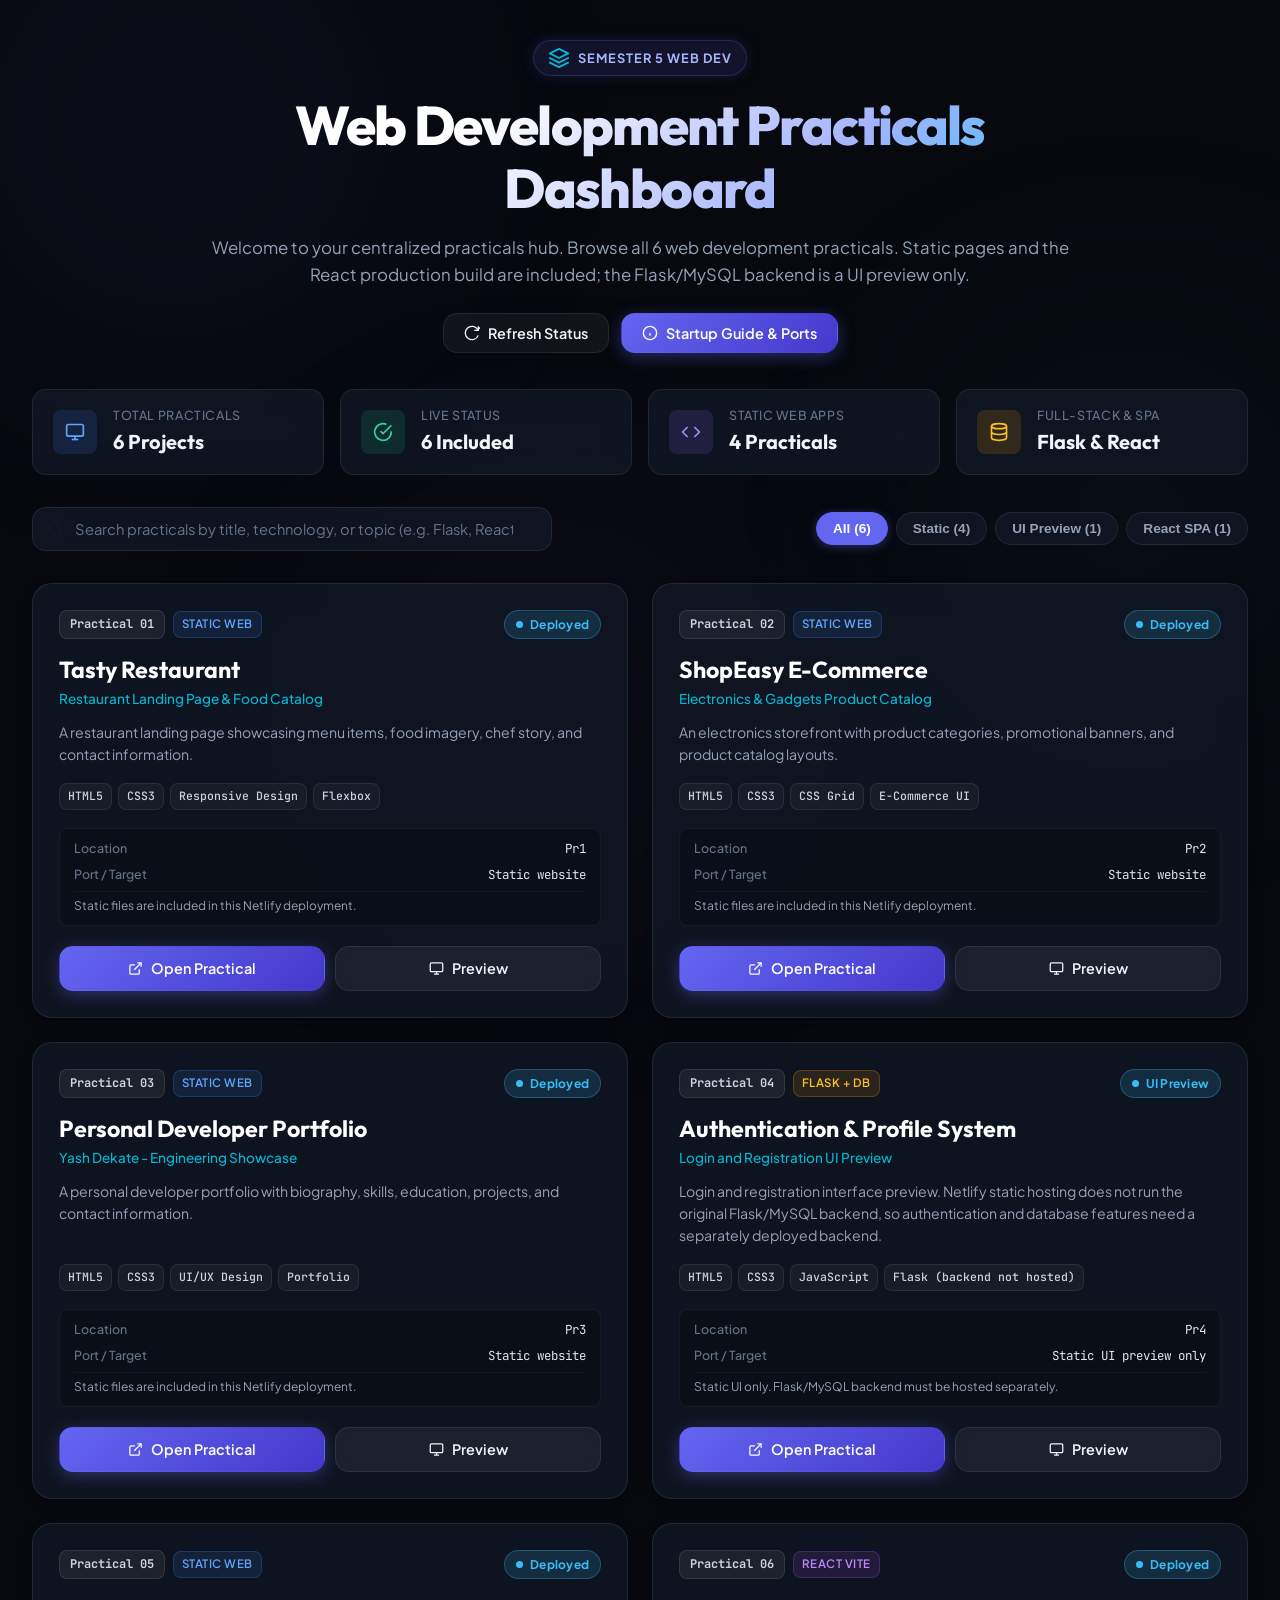
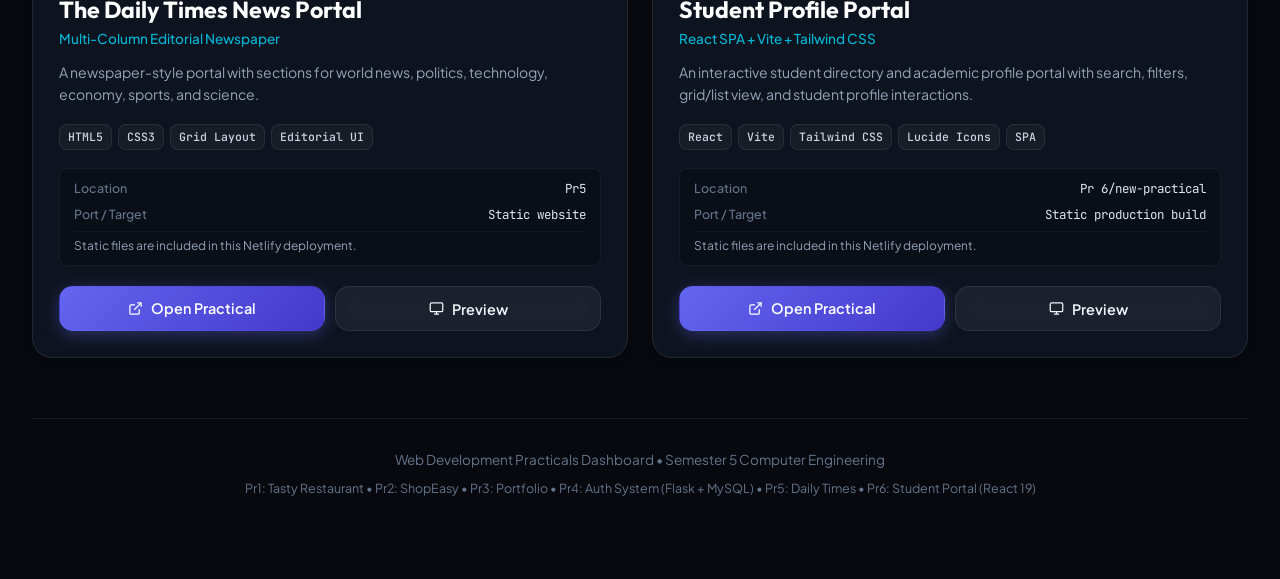
==== Frontend/index.html @ 7a60841f "Initial Commit" ====
<!DOCTYPE html>
<html lang="en">
<head>
  <meta charset="UTF-8">
  <meta name="viewport" content="width=device-width, initial-scale=1.0">
  <title>Web Development Practicals Dashboard</title>
  <link rel="preconnect" href="https://fonts.googleapis.com">
  <link rel="preconnect" href="https://fonts.gstatic.com" crossorigin>
  <link href="https://fonts.googleapis.com/css2?family=Outfit:wght@300;400;500;600;700;800&family=Plus+Jakarta+Sans:wght@400;500;600;700&family=JetBrains+Mono:wght@400;500&display=swap" rel="stylesheet">
  <link rel="stylesheet" href="styles.css">
</head>
<body>
  <!-- Ambient background glow elements -->
  <div class="glow-bg glow-1"></div>
  <div class="glow-bg glow-2"></div>
  <div class="glow-bg glow-3"></div>

  <div class="app-container">
    <!-- Top Header -->
    <header class="dashboard-header">
      <div class="header-content">
        <div class="brand-badge">
          <div class="brand-icon">
            <svg width="22" height="22" viewBox="0 0 24 24" fill="none" stroke="currentColor" stroke-width="2" stroke-linecap="round" stroke-linejoin="round">
              <polygon points="12 2 2 7 12 12 22 7 12 2"></polygon>
              <polyline points="2 17 12 22 22 17"></polyline>
              <polyline points="2 12 12 17 22 12"></polyline>
            </svg>
          </div>
          <span class="brand-tag">Semester 5 Web Dev</span>
        </div>

        <h1 class="dashboard-title">Web Development Practicals Dashboard</h1>
        <p class="dashboard-subtitle">
          Welcome to your centralized practicals hub. Browse all 6 web development practicals. Static pages and the React production build are included; the Flask/MySQL backend is a UI preview only.
        </p>

        <div class="header-actions">
          <button id="refreshBtn" class="btn btn-secondary">
            <svg class="spin-icon" width="16" height="16" viewBox="0 0 24 24" fill="none" stroke="currentColor" stroke-width="2">
              <path d="M21.5 2v6h-6M21.34 15.57a10 10 0 1 1-.57-8.38l5.67-5.67"/>
            </svg>
            <span>Refresh Status</span>
          </button>
          
          <button id="guideBtn" class="btn btn-primary">
            <svg width="16" height="16" viewBox="0 0 24 24" fill="none" stroke="currentColor" stroke-width="2">
              <circle cx="12" cy="12" r="10"></circle>
              <line x1="12" y1="16" x2="12" y2="12"></line>
              <line x1="12" y1="8" x2="12.01" y2="8"></line>
            </svg>
            <span>Startup Guide & Ports</span>
          </button>
        </div>
      </div>
    </header>

    <!-- Metrics Bar -->
    <section class="metrics-bar">
      <div class="metric-card">
        <div class="metric-icon blue">
          <svg width="20" height="20" viewBox="0 0 24 24" fill="none" stroke="currentColor" stroke-width="2">
            <rect x="2" y="3" width="20" height="14" rx="2" ry="2"></rect>
            <line x1="8" y1="21" x2="16" y2="21"></line>
            <line x1="12" y1="17" x2="12" y2="21"></line>
          </svg>
        </div>
        <div class="metric-data">
          <span class="metric-label">Total Practicals</span>
          <span class="metric-value">6 Projects</span>
        </div>
      </div>

      <div class="metric-card">
        <div class="metric-icon green">
          <svg width="20" height="20" viewBox="0 0 24 24" fill="none" stroke="currentColor" stroke-width="2">
            <path d="M22 11.08V12a10 10 0 1 1-5.93-9.14"></path>
            <polyline points="22 4 12 14.01 9 11.01"></polyline>
          </svg>
        </div>
        <div class="metric-data">
          <span class="metric-label">Live Status</span>
          <span class="metric-value" id="activeServicesCount">6 Included</span>
        </div>
      </div>

      <div class="metric-card">
        <div class="metric-icon purple">
          <svg width="20" height="20" viewBox="0 0 24 24" fill="none" stroke="currentColor" stroke-width="2">
            <polyline points="16 18 22 12 16 6"></polyline>
            <polyline points="8 6 2 12 8 18"></polyline>
          </svg>
        </div>
        <div class="metric-data">
          <span class="metric-label">Static Web Apps</span>
          <span class="metric-value">4 Practicals</span>
        </div>
      </div>

      <div class="metric-card">
        <div class="metric-icon orange">
          <svg width="20" height="20" viewBox="0 0 24 24" fill="none" stroke="currentColor" stroke-width="2">
            <ellipse cx="12" cy="5" rx="9" ry="3"></ellipse>
            <path d="M21 12c0 1.66-4 3-9 3s-9-1.34-9-3"></path>
            <path d="M3 5v14c0 1.66 4 3 9 3s9-1.34 9-3V5"></path>
          </svg>
        </div>
        <div class="metric-data">
          <span class="metric-label">Full-Stack & SPA</span>
          <span class="metric-value">Flask & React</span>
        </div>
      </div>
    </section>

    <!-- Filter & Search Toolbar -->
    <section class="toolbar">
      <div class="search-wrapper">
        <svg class="search-icon" width="18" height="18" viewBox="0 0 24 24" fill="none" stroke="currentColor" stroke-width="2">
          <circle cx="11" cy="11" r="8"></circle>
          <line x1="21" y1="21" x2="16.65" y2="16.65"></line>
        </svg>
        <input type="text" id="searchInput" placeholder="Search practicals by title, technology, or topic (e.g. Flask, React, Menu, E-Commerce)...">
        <button id="clearSearch" class="clear-btn" style="display: none;">&times;</button>
      </div>

      <div class="filter-pills">
        <button class="filter-pill active" data-filter="all">All (6)</button>
        <button class="filter-pill" data-filter="static">Static (4)</button>
        <button class="filter-pill" data-filter="fullstack">UI Preview (1)</button>
        <button class="filter-pill" data-filter="vite">React SPA (1)</button>
      </div>
    </section>

    <!-- Cards Grid -->
    <main class="cards-grid" id="practicalsContainer">
      <!-- Injected via app.js -->
      <div class="loading-state">
        <div class="spinner"></div>
        <p>Inspecting practical services and configurations...</p>
      </div>
    </main>

    <!-- Footer -->
    <footer class="dashboard-footer">
      <p>Web Development Practicals Dashboard • Semester 5 Computer Engineering</p>
      <div class="footer-links">
        <span>Pr1: Tasty Restaurant</span> • 
        <span>Pr2: ShopEasy</span> • 
        <span>Pr3: Portfolio</span> • 
        <span>Pr4: Auth System (Flask + MySQL)</span> • 
        <span>Pr5: Daily Times</span> • 
        <span>Pr6: Student Portal (React 19)</span>
      </div>
    </footer>
  </div>

  <!-- Interactive Modal Viewer (Embedded In-Dashboard Experience) -->
  <div id="viewerModal" class="modal-overlay" style="display: none;">
    <div class="modal-container">
      <div class="modal-header">
        <div class="modal-title-group">
          <span class="modal-badge" id="modalBadge">Practical</span>
          <h3 id="modalTitle">Practical Viewer</h3>
          <span class="modal-url" id="modalUrlText"></span>
        </div>

        <div class="modal-controls">
          <button id="modalReloadBtn" class="control-btn" title="Reload Frame">
            <svg width="15" height="15" viewBox="0 0 24 24" fill="none" stroke="currentColor" stroke-width="2">
              <path d="M21.5 2v6h-6M21.34 15.57a10 10 0 1 1-.57-8.38l5.67-5.67"/>
            </svg>
          </button>
          <a id="modalExternalLink" href="#" target="_blank" class="control-btn" title="Open in New Tab">
            <svg width="15" height="15" viewBox="0 0 24 24" fill="none" stroke="currentColor" stroke-width="2">
              <path d="M18 13v6a2 2 0 0 1-2 2H5a2 2 0 0 1-2-2V8a2 2 0 0 1 2-2h6"></path>
              <polyline points="15 3 21 3 21 9"></polyline>
              <line x1="10" y1="14" x2="21" y2="3"></line>
            </svg>
          </a>
          <button id="modalCloseBtn" class="control-btn close" title="Close Viewer">&times;</button>
        </div>
      </div>
      <div class="modal-body">
        <iframe id="viewerFrame" src="" frameborder="0"></iframe>
      </div>
    </div>
  </div>

  <!-- Startup Guide & Troubleshooting Drawer -->
  <div id="guideDrawer" class="drawer-overlay" style="display: none;">
    <div class="drawer-container">
      <div class="drawer-header">
        <h3>Startup Instructions & Configuration</h3>
        <button id="closeDrawerBtn" class="close-btn">&times;</button>
      </div>
      <div class="drawer-content">
        <div class="guide-intro">
          <p>This dashboard coordinates all 6 practicals. Standalone static web applications run directly through the dashboard server. Backend and SPA services run on their dedicated ports.</p>
        </div>

        <div class="guide-section">
          <h4>Architecture & Port Summary</h4>
          <table class="guide-table">
            <thead>
              <tr>
                <th>Practical</th>
                <th>Type</th>
                <th>Port / URL</th>
                <th>Command</th>
              </tr>
            </thead>
            <tbody>
              <tr>
                <td><strong>Pr 1: Tasty Restaurant</strong></td>
                <td>Static HTML/CSS</td>
                <td>Port 3000 (Internal)</td>
                <td><code>Served automatically</code></td>
              </tr>
              <tr>
                <td><strong>Pr 2: ShopEasy Catalog</strong></td>
                <td>Static HTML/CSS</td>
                <td>Port 3000 (Internal)</td>
                <td><code>Served automatically</code></td>
              </tr>
              <tr>
                <td><strong>Pr 3: Yash Dekate Portfolio</strong></td>
                <td>Static HTML/CSS</td>
                <td>Port 3000 (Internal)</td>
                <td><code>Served automatically</code></td>
              </tr>
              <tr>
                <td><strong>Pr 4: Auth & Profile</strong></td>
                <td>Flask + MySQL</td>
                <td>Port 5000 & 3306</td>
                <td><code>python app.py</code> in Pr4</td>
              </tr>
              <tr>
                <td><strong>Pr 5: The Daily Times</strong></td>
                <td>Static HTML/CSS</td>
                <td>Port 3000 (Internal)</td>
                <td><code>Served automatically</code></td>
              </tr>
              <tr>
                <td><strong>Pr 6: Student Portal</strong></td>
                <td>React 19 + Vite</td>
                <td>Port 5173</td>
                <td><code>npm run dev</code> in Pr 6/new-practical</td>
              </tr>
            </tbody>
          </table>
        </div>

        <div class="guide-section">
          <h4>Practical 4: Flask & MySQL Database Setup</h4>
          <p>Practical 4 requires Python 3 with Flask, bcrypt, and a running MySQL instance:</p>
          <div class="code-block">
            <span class="comment"># Database Environment Configuration (defaults from app.py)</span>
            <div>DB_HOST: localhost</div>
            <div>DB_PORT: 3306</div>
            <div>DB_USER: personal</div>
            <div>DB_PASSWORD: MyNewPassword123!</div>
            <div>DB_NAME: authentication_db</div>
          </div>
          <p>To start Flask manually from terminal:</p>
          <div class="code-block">
            <code>cd "d:\TSD_5th\dashboard\Pr4"</code><br>
            <code>python app.py</code>
          </div>
        </div>

        <div class="guide-section">
          <h4>Practical 6: React + Vite Dev Server</h4>
          <p>To launch Practical 6's interactive development server with Hot Module Replacement:</p>
          <div class="code-block">
            <code>cd "d:\TSD_5th\dashboard\Pr 6\new-practical"</code><br>
            <code>npm run dev</code>
          </div>
          <p>A production build is also pre-compiled in <code>dist/</code> and can be previewed directly.</p>
        </div>
      </div>
    </div>
  </div>

  <script src="app.js"></script>
</body>
</html>
---- Frontend/styles.css ----
/* Modern Design System & CSS Variables */
:root {
  --bg-primary: #07090e;
  --bg-secondary: #0d121f;
  --bg-card: rgba(18, 24, 38, 0.75);
  --bg-card-hover: rgba(25, 34, 54, 0.85);
  --border-subtle: rgba(255, 255, 255, 0.08);
  --border-hover: rgba(99, 102, 241, 0.4);
  --border-glow: rgba(99, 102, 241, 0.25);

  --text-main: #f1f5f9;
  --text-muted: #94a3b8;
  --text-dim: #64748b;

  --accent-primary: #6366f1;
  --accent-primary-hover: #4f46e5;
  --accent-cyan: #06b6d4;
  --accent-emerald: #10b981;
  --accent-amber: #f59e0b;
  --accent-rose: #f43f5e;
  --accent-purple: #8b5cf6;

  --badge-ready-bg: rgba(16, 185, 129, 0.15);
  --badge-ready-text: #34d399;
  --badge-ready-border: rgba(16, 185, 129, 0.3);

  --badge-stopped-bg: rgba(244, 63, 94, 0.15);
  --badge-stopped-text: #fb7185;
  --badge-stopped-border: rgba(244, 63, 94, 0.3);

  --badge-config-bg: rgba(245, 158, 11, 0.15);
  --badge-config-text: #fbbf24;
  --badge-config-border: rgba(245, 158, 11, 0.3);

  --badge-preview-bg: rgba(56, 189, 248, 0.15);
  --badge-preview-text: #38bdf8;
  --badge-preview-border: rgba(56, 189, 248, 0.3);

  --shadow-sm: 0 2px 8px rgba(0, 0, 0, 0.3);
  --shadow-md: 0 8px 24px rgba(0, 0, 0, 0.45);
  --shadow-lg: 0 20px 40px rgba(0, 0, 0, 0.6);
  --shadow-glow: 0 0 35px rgba(99, 102, 241, 0.2);

  --radius-sm: 8px;
  --radius-md: 14px;
  --radius-lg: 20px;
  --radius-full: 9999px;

  --font-heading: 'Outfit', sans-serif;
  --font-body: 'Plus Jakarta Sans', sans-serif;
  --font-mono: 'JetBrains Mono', monospace;
}

/* Base Styles */
* {
  margin: 0;
  padding: 0;
  box-sizing: border-box;
}

body {
  background-color: var(--bg-primary);
  color: var(--text-main);
  font-family: var(--font-body);
  line-height: 1.6;
  min-height: 100vh;
  position: relative;
  overflow-x: hidden;
  -webkit-font-smoothing: antialiased;
}

/* Ambient glow blobs */
.glow-bg {
  position: fixed;
  border-radius: 50%;
  filter: blur(140px);
  z-index: -1;
  pointer-events: none;
  opacity: 0.45;
}

.glow-1 {
  width: 550px;
  height: 550px;
  top: -150px;
  left: -100px;
  background: radial-gradient(circle, rgba(99, 102, 241, 0.35) 0%, rgba(99, 102, 241, 0) 70%);
}

.glow-2 {
  width: 500px;
  height: 500px;
  top: 30%;
  right: -100px;
  background: radial-gradient(circle, rgba(6, 182, 212, 0.25) 0%, rgba(6, 182, 212, 0) 70%);
}

.glow-3 {
  width: 600px;
  height: 600px;
  bottom: -100px;
  left: 20%;
  background: radial-gradient(circle, rgba(139, 92, 246, 0.2) 0%, rgba(139, 92, 246, 0) 70%);
}

/* Container */
.app-container {
  max-width: 1440px;
  margin: 0 auto;
  padding: 40px 32px 80px;
}

/* Header */
.dashboard-header {
  margin-bottom: 36px;
  position: relative;
}

.header-content {
  display: flex;
  flex-direction: column;
  align-items: center;
  text-align: center;
  max-width: 860px;
  margin: 0 auto;
}

.brand-badge {
  display: inline-flex;
  align-items: center;
  gap: 8px;
  padding: 6px 14px;
  background: rgba(99, 102, 241, 0.12);
  border: 1px solid rgba(99, 102, 241, 0.25);
  border-radius: var(--radius-full);
  margin-bottom: 18px;
  box-shadow: 0 0 15px rgba(99, 102, 241, 0.15);
}

.brand-icon {
  color: var(--accent-cyan);
  display: flex;
  align-items: center;
}

.brand-tag {
  font-size: 0.8rem;
  font-weight: 700;
  text-transform: uppercase;
  letter-spacing: 0.08em;
  color: #a5b4fc;
}

.dashboard-title {
  font-family: var(--font-heading);
  font-size: clamp(2.2rem, 4.5vw, 3.4rem);
  font-weight: 800;
  letter-spacing: -0.03em;
  line-height: 1.15;
  background: linear-gradient(135deg, #ffffff 30%, #a5b4fc 70%, #38bdf8 100%);
  -webkit-background-clip: text;
  -webkit-text-fill-color: transparent;
  margin-bottom: 16px;
}

.dashboard-subtitle {
  font-size: 1.05rem;
  color: var(--text-muted);
  line-height: 1.6;
  margin-bottom: 24px;
  font-weight: 400;
}

.header-actions {
  display: flex;
  gap: 12px;
  flex-wrap: wrap;
  justify-content: center;
}

/* Buttons */
.btn {
  display: inline-flex;
  align-items: center;
  justify-content: center;
  gap: 8px;
  padding: 10px 20px;
  font-size: 0.9rem;
  font-weight: 600;
  font-family: var(--font-body);
  border-radius: var(--radius-md);
  border: 1px solid transparent;
  cursor: pointer;
  transition: all 0.25s cubic-bezier(0.16, 1, 0.3, 1);
  text-decoration: none;
}

.btn-primary {
  background: linear-gradient(135deg, var(--accent-primary) 0%, #4338ca 100%);
  color: #ffffff;
  box-shadow: 0 4px 16px rgba(99, 102, 241, 0.35);
}

.btn-primary:hover {
  background: linear-gradient(135deg, #4f46e5 0%, #3730a3 100%);
  transform: translateY(-2px);
  box-shadow: 0 6px 20px rgba(99, 102, 241, 0.5);
}

.btn-secondary {
  background: rgba(255, 255, 255, 0.05);
  color: var(--text-main);
  border-color: var(--border-subtle);
  backdrop-filter: blur(10px);
}

.btn-secondary:hover {
  background: rgba(255, 255, 255, 0.09);
  border-color: rgba(255, 255, 255, 0.2);
  transform: translateY(-2px);
}

.btn-sm {
  padding: 7px 14px;
  font-size: 0.8rem;
  border-radius: var(--radius-sm);
}

.btn-outline {
  background: transparent;
  border-color: rgba(255, 255, 255, 0.15);
  color: var(--text-main);
}

.btn-outline:hover {
  background: rgba(255, 255, 255, 0.08);
  border-color: var(--accent-primary);
  color: #ffffff;
}

.btn-success {
  background: linear-gradient(135deg, #059669 0%, #047857 100%);
  color: #ffffff;
}

.btn-success:hover {
  background: linear-gradient(135deg, #10b981 0%, #059669 100%);
}

.btn-danger {
  background: rgba(244, 63, 94, 0.2);
  color: #fb7185;
  border-color: rgba(244, 63, 94, 0.3);
}

.btn-danger:hover {
  background: rgba(244, 63, 94, 0.3);
}

/* Metrics Ribbon */
.metrics-bar {
  display: grid;
  grid-template-columns: repeat(auto-fit, minmax(220px, 1fr));
  gap: 16px;
  margin-bottom: 32px;
}

.metric-card {
  display: flex;
  align-items: center;
  gap: 16px;
  padding: 16px 20px;
  background: var(--bg-card);
  backdrop-filter: blur(16px);
  border: 1px solid var(--border-subtle);
  border-radius: var(--radius-md);
  transition: transform 0.25s ease, border-color 0.25s ease;
}

.metric-card:hover {
  transform: translateY(-2px);
  border-color: rgba(255, 255, 255, 0.15);
}

.metric-icon {
  width: 44px;
  height: 44px;
  border-radius: var(--radius-sm);
  display: flex;
  align-items: center;
  justify-content: center;
  flex-shrink: 0;
}

.metric-icon.blue { background: rgba(59, 130, 246, 0.15); color: #60a5fa; }
.metric-icon.green { background: rgba(16, 185, 129, 0.15); color: #34d399; }
.metric-icon.purple { background: rgba(139, 92, 246, 0.15); color: #a78bfa; }
.metric-icon.orange { background: rgba(245, 158, 11, 0.15); color: #fbbf24; }

.metric-data {
  display: flex;
  flex-direction: column;
}

.metric-label {
  font-size: 0.78rem;
  font-weight: 500;
  text-transform: uppercase;
  letter-spacing: 0.05em;
  color: var(--text-dim);
}

.metric-value {
  font-family: var(--font-heading);
  font-size: 1.25rem;
  font-weight: 700;
  color: var(--text-main);
}

/* Toolbar & Filters */
.toolbar {
  display: flex;
  align-items: center;
  justify-content: space-between;
  gap: 16px;
  margin-bottom: 32px;
  flex-wrap: wrap;
}

.search-wrapper {
  position: relative;
  flex: 1;
  min-width: 280px;
  max-width: 520px;
}

.search-icon {
  position: absolute;
  left: 14px;
  top: 50%;
  transform: translateY(-50%);
  color: var(--text-dim);
  pointer-events: none;
}

.search-wrapper input {
  width: 100%;
  padding: 12px 38px 12px 42px;
  background: var(--bg-card);
  backdrop-filter: blur(12px);
  border: 1px solid var(--border-subtle);
  border-radius: var(--radius-md);
  color: var(--text-main);
  font-size: 0.92rem;
  font-family: var(--font-body);
  transition: all 0.25s ease;
}

.search-wrapper input:focus {
  outline: none;
  border-color: var(--accent-primary);
  box-shadow: 0 0 0 3px rgba(99, 102, 241, 0.2);
  background: rgba(20, 27, 43, 0.95);
}

.search-wrapper input::placeholder {
  color: var(--text-dim);
}

.clear-btn {
  position: absolute;
  right: 12px;
  top: 50%;
  transform: translateY(-50%);
  background: none;
  border: none;
  color: var(--text-dim);
  font-size: 1.2rem;
  cursor: pointer;
  padding: 4px;
}

.filter-pills {
  display: flex;
  gap: 8px;
  flex-wrap: wrap;
}

.filter-pill {
  padding: 8px 16px;
  background: var(--bg-card);
  border: 1px solid var(--border-subtle);
  border-radius: var(--radius-full);
  color: var(--text-muted);
  font-size: 0.85rem;
  font-weight: 600;
  cursor: pointer;
  transition: all 0.2s ease;
}

.filter-pill:hover {
  color: var(--text-main);
  border-color: rgba(255, 255, 255, 0.2);
}

.filter-pill.active {
  background: var(--accent-primary);
  color: #ffffff;
  border-color: var(--accent-primary);
  box-shadow: 0 2px 10px rgba(99, 102, 241, 0.35);
}

/* Cards Grid */
.cards-grid {
  display: grid;
  grid-template-columns: repeat(auto-fill, minmax(400px, 1fr));
  gap: 24px;
}

@media (max-width: 480px) {
  .cards-grid {
    grid-template-columns: 1fr;
  }
}

/* Practical Card */
.practical-card {
  position: relative;
  background: var(--bg-card);
  backdrop-filter: blur(18px);
  border: 1px solid var(--border-subtle);
  border-radius: var(--radius-lg);
  padding: 26px;
  display: flex;
  flex-direction: column;
  transition: all 0.3s cubic-bezier(0.16, 1, 0.3, 1);
  overflow: hidden;
  box-shadow: var(--shadow-sm);
}

.practical-card::before {
  content: '';
  position: absolute;
  top: 0;
  left: 0;
  right: 0;
  height: 3px;
  background: linear-gradient(90deg, transparent, rgba(99, 102, 241, 0.4), transparent);
  opacity: 0;
  transition: opacity 0.3s ease;
}

.practical-card:hover {
  transform: translateY(-5px);
  border-color: var(--border-hover);
  box-shadow: var(--shadow-md), var(--shadow-glow);
  background: var(--bg-card-hover);
}

.practical-card:hover::before {
  opacity: 1;
}

/* Card Header */
.card-top {
  display: flex;
  align-items: center;
  justify-content: space-between;
  margin-bottom: 16px;
  gap: 12px;
}

.badge-group {
  display: flex;
  align-items: center;
  gap: 8px;
}

.pr-number-badge {
  font-family: var(--font-mono);
  font-size: 0.75rem;
  font-weight: 700;
  padding: 4px 10px;
  background: rgba(255, 255, 255, 0.06);
  border: 1px solid rgba(255, 255, 255, 0.1);
  border-radius: var(--radius-sm);
  color: #cbd5e1;
}

.type-pill {
  font-size: 0.72rem;
  font-weight: 600;
  padding: 3px 8px;
  border-radius: var(--radius-sm);
  text-transform: uppercase;
  letter-spacing: 0.04em;
}

.type-pill.static {
  background: rgba(59, 130, 246, 0.12);
  color: #60a5fa;
  border: 1px solid rgba(59, 130, 246, 0.25);
}

.type-pill.fullstack {
  background: rgba(245, 158, 11, 0.12);
  color: #fbbf24;
  border: 1px solid rgba(245, 158, 11, 0.25);
}

.type-pill.vite {
  background: rgba(168, 85, 247, 0.12);
  color: #c084fc;
  border: 1px solid rgba(168, 85, 247, 0.25);
}

/* Live Status Badge */
.status-badge {
  display: inline-flex;
  align-items: center;
  gap: 7px;
  padding: 4px 11px;
  border-radius: var(--radius-full);
  font-size: 0.75rem;
  font-weight: 700;
  letter-spacing: 0.02em;
}

.status-dot {
  width: 7px;
  height: 7px;
  border-radius: 50%;
  position: relative;
}

.badge-ready {
  background: var(--badge-ready-bg);
  color: var(--badge-ready-text);
  border: 1px solid var(--badge-ready-border);
}
.badge-ready .status-dot {
  background: var(--badge-ready-text);
  box-shadow: 0 0 8px #34d399;
  animation: pulse-green 2s infinite;
}

.badge-stopped {
  background: var(--badge-stopped-bg);
  color: var(--badge-stopped-text);
  border: 1px solid var(--badge-stopped-border);
}
.badge-stopped .status-dot {
  background: var(--badge-stopped-text);
}

.badge-config {
  background: var(--badge-config-bg);
  color: var(--badge-config-text);
  border: 1px solid var(--badge-config-border);
}
.badge-config .status-dot {
  background: var(--badge-config-text);
  box-shadow: 0 0 8px #fbbf24;
}

.badge-preview {
  background: var(--badge-preview-bg);
  color: var(--badge-preview-text);
  border: 1px solid var(--badge-preview-border);
}
.badge-preview .status-dot {
  background: var(--badge-preview-text);
}

.badge-setup {
  background: rgba(239, 68, 68, 0.15);
  color: #f87171;
  border: 1px solid rgba(239, 68, 68, 0.3);
}
.badge-setup .status-dot {
  background: #f87171;
}

@keyframes pulse-green {
  0% { transform: scale(0.95); box-shadow: 0 0 0 0 rgba(52, 211, 153, 0.7); }
  70% { transform: scale(1); box-shadow: 0 0 0 6px rgba(52, 211, 153, 0); }
  100% { transform: scale(0.95); box-shadow: 0 0 0 0 rgba(52, 211, 153, 0); }
}

/* Card Content */
.card-title-group {
  margin-bottom: 12px;
}

.card-title {
  font-family: var(--font-heading);
  font-size: 1.45rem;
  font-weight: 700;
  color: #ffffff;
  line-height: 1.25;
  margin-bottom: 4px;
}

.card-subtitle {
  font-size: 0.85rem;
  font-weight: 500;
  color: var(--accent-cyan);
}

.card-description {
  font-size: 0.88rem;
  color: var(--text-muted);
  line-height: 1.55;
  margin-bottom: 18px;
  flex: 1;
}

/* Tech Badges */
.card-tech-list {
  display: flex;
  flex-wrap: wrap;
  gap: 6px;
  margin-bottom: 18px;
}

.tech-tag {
  font-size: 0.72rem;
  font-family: var(--font-mono);
  font-weight: 500;
  padding: 3px 8px;
  background: rgba(255, 255, 255, 0.04);
  border: 1px solid rgba(255, 255, 255, 0.08);
  border-radius: var(--radius-sm);
  color: #cbd5e1;
}

/* Metadata Grid inside Card */
.card-meta-box {
  background: rgba(0, 0, 0, 0.25);
  border: 1px solid rgba(255, 255, 255, 0.05);
  border-radius: var(--radius-sm);
  padding: 10px 14px;
  margin-bottom: 20px;
  display: flex;
  flex-direction: column;
  gap: 6px;
  font-size: 0.78rem;
}

.meta-row {
  display: flex;
  align-items: center;
  justify-content: space-between;
}

.meta-label {
  color: var(--text-dim);
  font-weight: 500;
}

.meta-value {
  color: #e2e8f0;
  font-family: var(--font-mono);
}

.meta-status-text {
  font-size: 0.75rem;
  color: var(--text-muted);
  padding-top: 4px;
  border-top: 1px solid rgba(255, 255, 255, 0.04);
}

/* Card Actions */
.card-actions {
  display: flex;
  flex-direction: column;
  gap: 10px;
  margin-top: auto;
}

.primary-actions {
  display: flex;
  gap: 10px;
}

.primary-actions .btn {
  flex: 1;
}

.service-controls {
  display: flex;
  gap: 8px;
  align-items: center;
}

.service-controls .btn {
  flex: 1;
}

/* Loading & Empty States */
.loading-state, .empty-state {
  grid-column: 1 / -1;
  text-align: center;
  padding: 60px 20px;
  color: var(--text-muted);
}

.spinner {
  width: 40px;
  height: 40px;
  border: 3px solid rgba(99, 102, 241, 0.2);
  border-top-color: var(--accent-primary);
  border-radius: 50%;
  animation: spin 0.8s linear infinite;
  margin: 0 auto 16px;
}

@keyframes spin {
  to { transform: rotate(360deg); }
}

.spin-icon {
  animation: spin 2s linear infinite paused;
}

.btn-secondary:hover .spin-icon, .is-refreshing .spin-icon {
  animation-play-state: running;
}

/* Footer */
.dashboard-footer {
  margin-top: 60px;
  padding-top: 30px;
  border-top: 1px solid var(--border-subtle);
  text-align: center;
  color: var(--text-dim);
  font-size: 0.85rem;
}

.footer-links {
  margin-top: 8px;
  font-size: 0.78rem;
  color: var(--text-dim);
}

/* Modal Overlay & Container */
.modal-overlay {
  position: fixed;
  inset: 0;
  background: rgba(3, 7, 18, 0.85);
  backdrop-filter: blur(14px);
  z-index: 1000;
  display: flex;
  align-items: center;
  justify-content: center;
  padding: 24px;
  animation: fadeIn 0.2s ease;
}

.modal-container {
  width: 100%;
  max-width: 1300px;
  height: 90vh;
  background: var(--bg-secondary);
  border: 1px solid rgba(255, 255, 255, 0.12);
  border-radius: var(--radius-lg);
  display: flex;
  flex-direction: column;
  overflow: hidden;
  box-shadow: var(--shadow-lg);
}

.modal-header {
  padding: 14px 20px;
  background: #090e1a;
  border-bottom: 1px solid var(--border-subtle);
  display: flex;
  align-items: center;
  justify-content: space-between;
}

.modal-title-group {
  display: flex;
  align-items: center;
  gap: 12px;
}

.modal-badge {
  font-family: var(--font-mono);
  font-size: 0.75rem;
  font-weight: 700;
  padding: 3px 8px;
  background: var(--accent-primary);
  color: #fff;
  border-radius: var(--radius-sm);
}

.modal-header h3 {
  font-size: 1.1rem;
  font-family: var(--font-heading);
}

.modal-url {
  font-size: 0.75rem;
  font-family: var(--font-mono);
  color: var(--text-dim);
}

.modal-controls {
  display: flex;
  align-items: center;
  gap: 8px;
}

.control-btn {
  background: rgba(255, 255, 255, 0.05);
  border: 1px solid rgba(255, 255, 255, 0.1);
  color: var(--text-main);
  border-radius: var(--radius-sm);
  width: 32px;
  height: 32px;
  display: flex;
  align-items: center;
  justify-content: center;
  cursor: pointer;
  text-decoration: none;
  font-size: 1.2rem;
  transition: all 0.2s ease;
}

.control-btn:hover {
  background: rgba(255, 255, 255, 0.12);
  color: #fff;
}

.control-btn.close:hover {
  background: rgba(244, 63, 94, 0.2);
  color: #fb7185;
  border-color: rgba(244, 63, 94, 0.3);
}

.modal-body {
  flex: 1;
  background: #000;
}

.modal-body iframe {
  width: 100%;
  height: 100%;
  border: none;
}

/* Drawer Component */
.drawer-overlay {
  position: fixed;
  inset: 0;
  background: rgba(0, 0, 0, 0.75);
  backdrop-filter: blur(8px);
  z-index: 1001;
  display: flex;
  justify-content: flex-end;
}

.drawer-container {
  width: 100%;
  max-width: 580px;
  height: 100%;
  background: var(--bg-secondary);
  border-left: 1px solid var(--border-subtle);
  display: flex;
  flex-direction: column;
  overflow: hidden;
  box-shadow: var(--shadow-lg);
  animation: slideLeft 0.3s cubic-bezier(0.16, 1, 0.3, 1);
}

@keyframes slideLeft {
  from { transform: translateX(100%); }
  to { transform: translateX(0); }
}

@keyframes fadeIn {
  from { opacity: 0; }
  to { opacity: 1; }
}

.drawer-header {
  padding: 20px 24px;
  border-bottom: 1px solid var(--border-subtle);
  display: flex;
  align-items: center;
  justify-content: space-between;
}

.drawer-header h3 {
  font-family: var(--font-heading);
  font-size: 1.25rem;
}

.close-btn {
  background: none;
  border: none;
  font-size: 1.8rem;
  color: var(--text-dim);
  cursor: pointer;
  line-height: 1;
}

.close-btn:hover {
  color: var(--text-main);
}

.drawer-content {
  padding: 24px;
  overflow-y: auto;
  display: flex;
  flex-direction: column;
  gap: 24px;
}

.guide-section h4 {
  font-family: var(--font-heading);
  font-size: 1.05rem;
  color: #fff;
  margin-bottom: 10px;
}

.guide-section p {
  font-size: 0.88rem;
  color: var(--text-muted);
  margin-bottom: 12px;
}

.guide-table {
  width: 100%;
  border-collapse: collapse;
  font-size: 0.82rem;
  margin-top: 8px;
}

.guide-table th, .guide-table td {
  padding: 10px 12px;
  text-align: left;
  border-bottom: 1px solid rgba(255, 255, 255, 0.06);
}

.guide-table th {
  background: rgba(255, 255, 255, 0.03);
  color: var(--text-dim);
  font-weight: 600;
  text-transform: uppercase;
  font-size: 0.72rem;
}

.guide-table code {
  font-family: var(--font-mono);
  background: rgba(255, 255, 255, 0.06);
  padding: 2px 6px;
  border-radius: 4px;
  color: #a5b4fc;
}

.code-block {
  background: #050811;
  border: 1px solid rgba(255, 255, 255, 0.08);
  border-radius: var(--radius-sm);
  padding: 14px 16px;
  font-family: var(--font-mono);
  font-size: 0.82rem;
  color: #e2e8f0;
  line-height: 1.6;
  overflow-x: auto;
}

.code-block .comment {
  color: var(--text-dim);
}

/* Toast Notification */
.toast {
  position: fixed;
  bottom: 24px;
  right: 24px;
  background: #1e293b;
  border: 1px solid rgba(255, 255, 255, 0.15);
  color: #fff;
  padding: 12px 20px;
  border-radius: var(--radius-md);
  font-size: 0.88rem;
  box-shadow: var(--shadow-lg);
  z-index: 2000;
  animation: slideUp 0.3s ease;
}

@keyframes slideUp {
  from { transform: translateY(20px); opacity: 0; }
  to { transform: translateY(0); opacity: 1; }
}
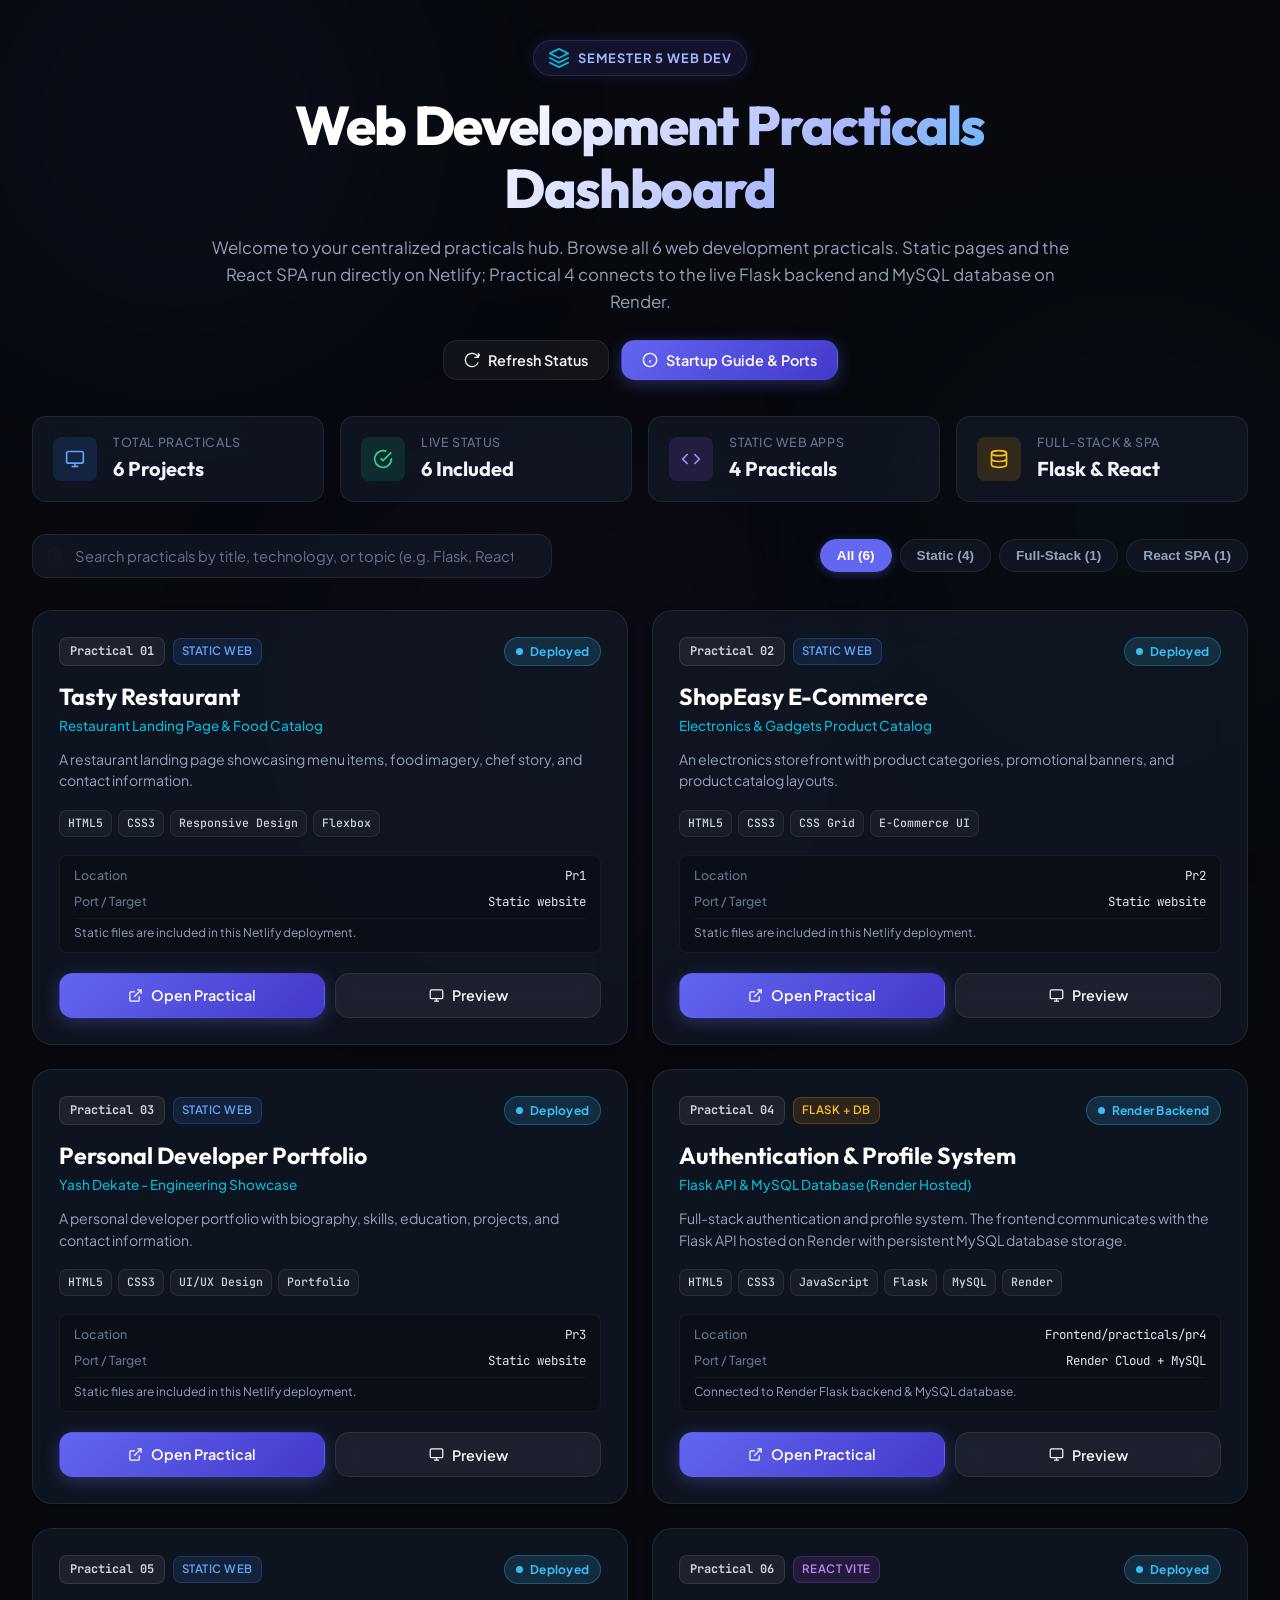
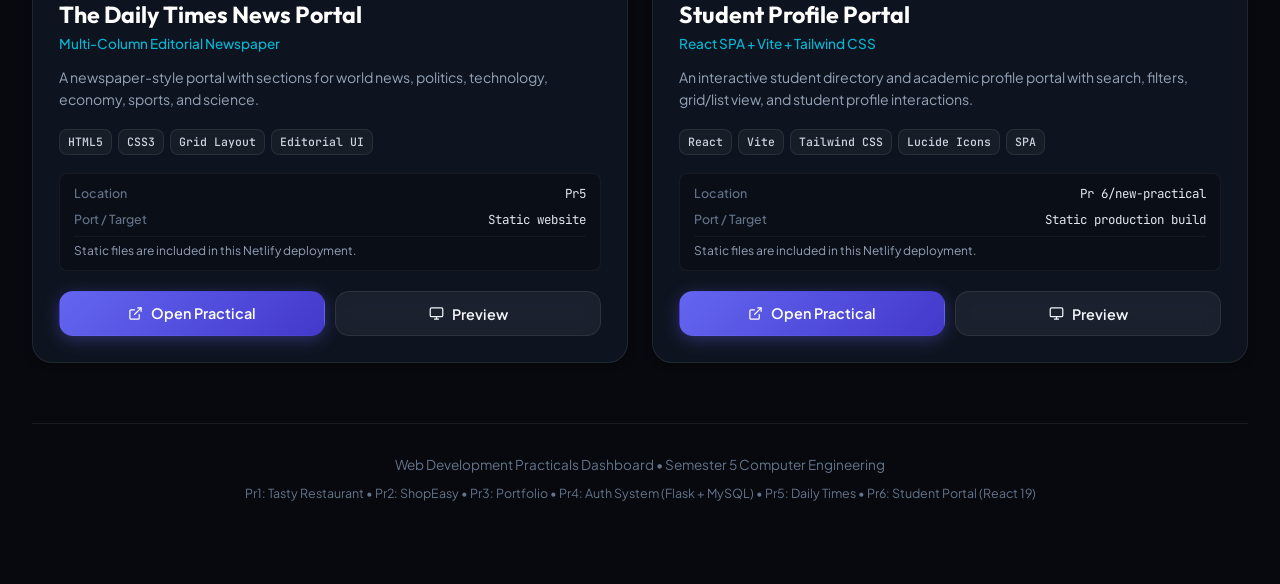
==== commit 6911f47b: "Configure production deployment for Netlify and Render with MySQL" ====
--- a/Frontend/index.html
+++ b/Frontend/index.html
@@ -32,7 +32,7 @@
 
         <h1 class="dashboard-title">Web Development Practicals Dashboard</h1>
         <p class="dashboard-subtitle">
-          Welcome to your centralized practicals hub. Browse all 6 web development practicals. Static pages and the React production build are included; the Flask/MySQL backend is a UI preview only.
+          Welcome to your centralized practicals hub. Browse all 6 web development practicals. Static pages and the React SPA run directly on Netlify; Practical 4 connects to the live Flask backend and MySQL database on Render.
         </p>
 
         <div class="header-actions">
@@ -126,9 +126,10 @@
       <div class="filter-pills">
         <button class="filter-pill active" data-filter="all">All (6)</button>
         <button class="filter-pill" data-filter="static">Static (4)</button>
-        <button class="filter-pill" data-filter="fullstack">UI Preview (1)</button>
+        <button class="filter-pill" data-filter="fullstack">Full-Stack (1)</button>
         <button class="filter-pill" data-filter="vite">React SPA (1)</button>
       </div>
+
     </section>
 
     <!-- Cards Grid -->
@@ -231,8 +232,8 @@
               <tr>
                 <td><strong>Pr 4: Auth & Profile</strong></td>
                 <td>Flask + MySQL</td>
-                <td>Port 5000 & 3306</td>
-                <td><code>python app.py</code> in Pr4</td>
+                <td>Render Cloud (HTTPS)</td>
+                <td><code>gunicorn app:app</code></td>
               </tr>
               <tr>
                 <td><strong>Pr 5: The Daily Times</strong></td>
@@ -243,27 +244,29 @@
               <tr>
                 <td><strong>Pr 6: Student Portal</strong></td>
                 <td>React 19 + Vite</td>
-                <td>Port 5173</td>
-                <td><code>npm run dev</code> in Pr 6/new-practical</td>
+                <td>Netlify Deployed</td>
+                <td><code>Static production build</code></td>
               </tr>
             </tbody>
           </table>
         </div>
 
         <div class="guide-section">
-          <h4>Practical 4: Flask & MySQL Database Setup</h4>
-          <p>Practical 4 requires Python 3 with Flask, bcrypt, and a running MySQL instance:</p>
+          <h4>Practical 4: Render Backend & MySQL Setup</h4>
+          <p>Practical 4 runs on Render with a private MySQL Docker service and persistent disk storage:</p>
           <div class="code-block">
-            <span class="comment"># Database Environment Configuration (defaults from app.py)</span>
-            <div>DB_HOST: localhost</div>
+            <span class="comment"># Render Service Environment Variables</span>
+            <div>DB_HOST: auth-mysql (Internal Private Hostname)</div>
             <div>DB_PORT: 3306</div>
-            <div>DB_USER: personal</div>
-            <div>DB_PASSWORD: MyNewPassword123!</div>
+            <div>DB_USER: auth_user</div>
+            <div>DB_PASSWORD: [Configured via Render Blueprint]</div>
             <div>DB_NAME: authentication_db</div>
-          </div>
-          <p>To start Flask manually from terminal:</p>
+            <div>FRONTEND_ORIGIN: https://your-site.netlify.app (or *)</div>
+          </div>
+          <p>Local run with Python & MySQL:</p>
           <div class="code-block">
-            <code>cd "d:\TSD_5th\dashboard\Pr4"</code><br>
+            <code>cd Backend</code><br>
+            <code>pip install -r requirements.txt</code><br>
             <code>python app.py</code>
           </div>
         </div>
